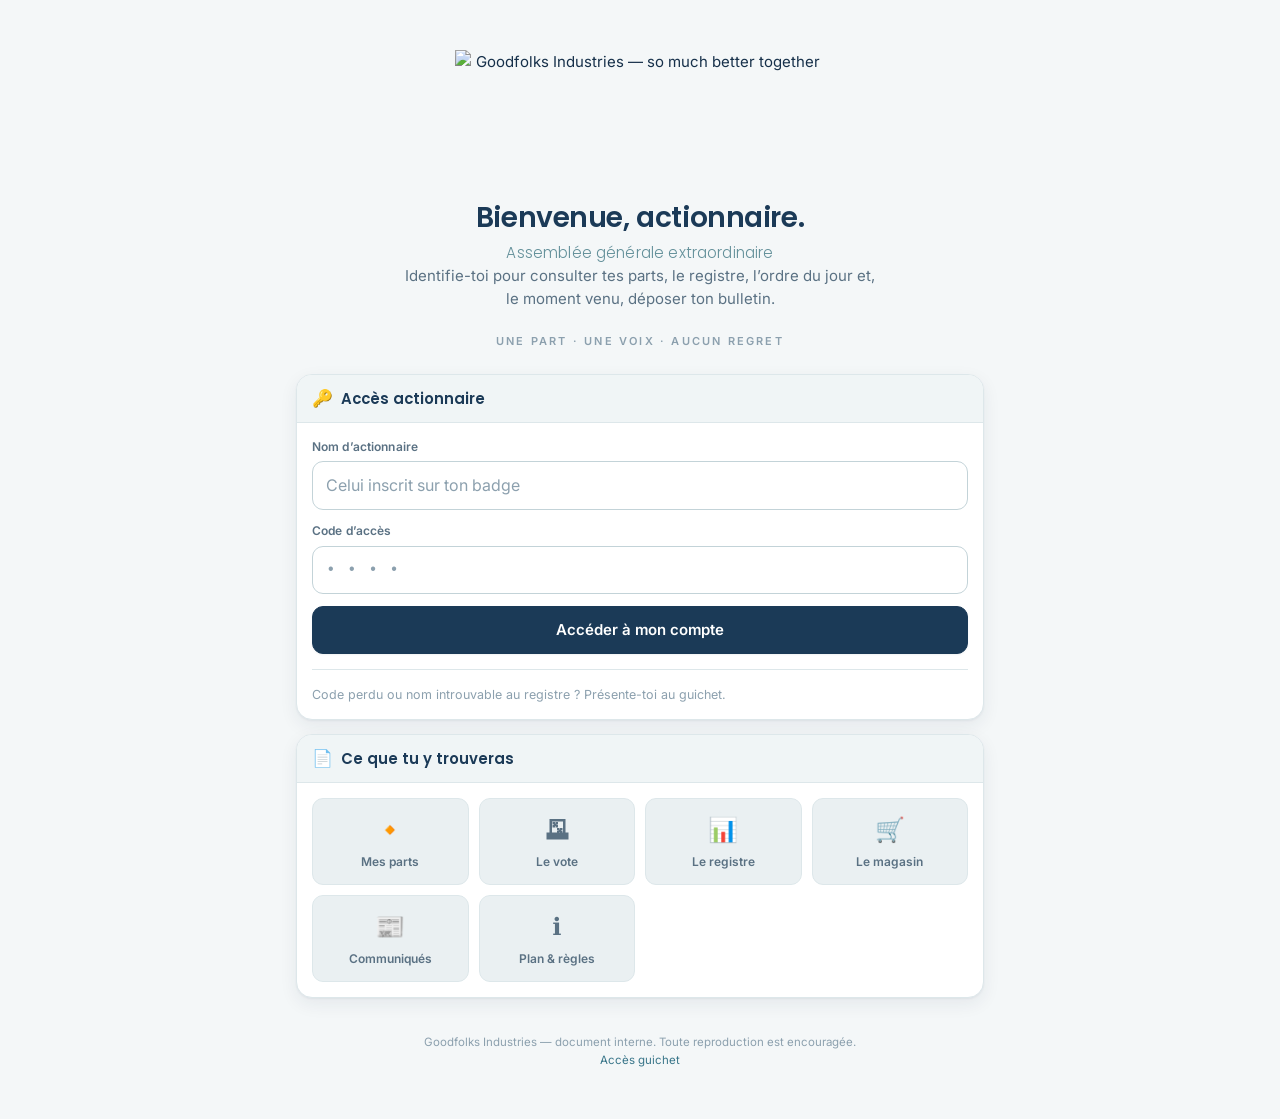
==== index.html @ 7de379f1 "feat(vote): urnes ouvertes tout le week-end, vote numérique dimanche 00:00-12:00 L'app présentait le" ====
<!DOCTYPE html>
<html lang="fr">
<head>
<meta charset="utf-8">
<meta name="viewport" content="width=device-width,initial-scale=1,viewport-fit=cover">
<meta name="theme-color" content="#1b3a57">
<title>Goodfolks Industries</title>
<link rel="preconnect" href="https://fonts.googleapis.com">
<link rel="preconnect" href="https://fonts.gstatic.com" crossorigin>
<link rel="stylesheet" href="https://fonts.googleapis.com/css2?family=Inter:wght@400;500;600;700&family=Poppins:wght@300;400;500;600;700&display=swap">
<link rel="icon" href="img/favicon.png?v=8d9ee157" type="image/png">
<link rel="apple-touch-icon" href="img/apple-touch-icon.png?v=daf01749">
<link rel="stylesheet" href="common/style.css?v=19190eb9">
<style>
  .hero{text-align:center;padding:34px 16px 24px}
  .hero .logo-full{width:min(370px,86%);margin-bottom:20px}
  .hero h1{font-size:1.75rem;margin-bottom:6px;color:var(--navy)}
  .hero p{color:var(--td);max-width:470px;margin:0 auto}
  .hero .tagline{margin-top:4px}
  .motto{margin-top:22px;font-size:11px;letter-spacing:.2em;text-transform:uppercase;
    color:var(--tf);font-weight:600}
  .feat{display:grid;grid-template-columns:repeat(auto-fit,minmax(130px,1fr));gap:10px}
  .feat div{background:var(--bg2);border:1px solid var(--b);border-radius:var(--r-sm);
    padding:12px;text-align:center;font-size:12px;color:var(--td);font-weight:600}
  .feat .ic{display:block;font-size:1.5rem;margin-bottom:5px}
  footer{text-align:center;padding:22px 16px 34px;color:var(--tf);font-size:11.5px}
</style>
</head>
<body>

<div class="wrap">

  <div class="hero">
    <img class="logo-full" src="img/goodfolks-logo.png?v=d0d5c26a" width="760" height="269"
         alt="Goodfolks Industries &mdash; so much better together">
    <h1 id="h-name" hidden>Goodfolks Industries</h1>
    <h1>Bienvenue, actionnaire.</h1>
    <div class="tagline" id="h-tag">Assembl&eacute;e g&eacute;n&eacute;rale extraordinaire</div>
    <p>Identifie-toi pour consulter tes parts, le registre, l&rsquo;ordre du jour
       et, le moment venu, d&eacute;poser ton bulletin.</p>
    <div class="motto">Une part &middot; Une voix &middot; Aucun regret</div>
  </div>

  <!-- ---------- Connexion ---------- -->
  <div class="pnl">
    <div class="pnl-h"><span class="ic">&#128273;</span> Acc&egrave;s actionnaire</div>
    <div class="pnl-b">
      <div id="msg"></div>
      <form id="login-form" autocomplete="off">
        <div class="field">
          <label for="f-pseudo">Nom d&rsquo;actionnaire</label>
          <input id="f-pseudo" name="pseudo" type="text" placeholder="Celui inscrit sur ton badge"
                 autocapitalize="words" required>
        </div>
        <div class="field">
          <label for="f-code">Code d&rsquo;acc&egrave;s</label>
          <input id="f-code" name="code" type="text" inputmode="numeric" class="mono"
                 placeholder="&bull; &bull; &bull; &bull;" required>
        </div>
        <button class="btn btn-pri btn-blk" id="f-go" type="submit">Acc&eacute;der &agrave; mon compte</button>
      </form>
      <hr class="hr">
      <p style="margin:0;font-size:12.5px;color:var(--tf)">
        Code perdu ou nom introuvable au registre&nbsp;? Pr&eacute;sente-toi au guichet.
      </p>
    </div>
  </div>

  <!-- ---------- Services ---------- -->
  <div class="pnl">
    <div class="pnl-h"><span class="ic">&#128196;</span> Ce que tu y trouveras</div>
    <div class="pnl-b">
      <div class="feat">
        <div><span class="ic">&#128312;</span>Mes parts</div>
        <div><span class="ic">&#128499;</span>Le vote</div>
        <div><span class="ic">&#128202;</span>Le registre</div>
        <div><span class="ic">&#128722;</span>Le magasin</div>
        <div><span class="ic">&#128240;</span>Communiqu&eacute;s</div>
        <div><span class="ic">&#8505;</span>Plan &amp; r&egrave;gles</div>
      </div>
    </div>
  </div>

  <footer>
    Goodfolks Industries &mdash; document interne. Toute reproduction est encourag&eacute;e.<br>
    <a href="admin.html">Acc&egrave;s guichet</a>
  </footer>

</div>

<script src="https://www.gstatic.com/firebasejs/9.23.0/firebase-app-compat.js"></script>
<script src="https://www.gstatic.com/firebasejs/9.23.0/firebase-firestore-compat.js"></script>
<script src="common/config.js?v=a4393781"></script>
<script src="common/app.js?v=0d36190c"></script>
<script>
(async function(){
  const logout = new URLSearchParams(location.search).get('logout');
  if (logout) clearSession();

  // Déjà connecté → directement sur son compte
  const s = getSession();
  if (!logout && s && s.id){ location.replace('perso.html'); return; }

  await loadGame();
  document.getElementById('h-tag').textContent  = GAME.tagline  || '';
  document.title = GAME.gameName || 'Goodfolks Industries';

  const form = document.getElementById('login-form');
  const btn  = document.getElementById('f-go');
  form.addEventListener('submit', async ev => {
    ev.preventDefault();
    say('msg', '');
    btn.disabled = true; btn.textContent = 'Vérification…';
    const r = await login(
      document.getElementById('f-pseudo').value,
      document.getElementById('f-code').value
    );
    if (r.ok){ location.href = 'perso.html'; return; }
    say('msg', r.error, 'err');
    btn.disabled = false; btn.textContent = 'Accéder à mon compte';
  });
})();
</script>
</body>
</html>
---- common/style.css ----
/* =============================================================
   Goodfolks Industries — direction artistique
   Palette prélevée sur le logo : navy #163349, pétrole #387589,
   sauge #68876C. Fond clair, formes douces, ton institutionnel
   bienveillant — c'est une entreprise qui se veut aimable.
   Mobile-first.
   ============================================================= */
:root{
  /* --- couleurs de marque, du logo --- */
  --navy:#1b3a57;  --navy-d:#102a40;  --navy-l:#2d5a7d;
  --teal:#387589;  --teal-d:#2c565c;  --teal-l:#63909a;
  --sage:#68876c;  --sage-d:#516e55;  --sage-l:#8ca78f;

  /* --- surfaces --- */
  --bg:#f4f7f8;        /* papier, légèrement froid */
  --bg2:#eaf0f2;       /* creux : champs, cases */
  --pnl:#ffffff;       /* panneaux */
  --pnl2:#f0f5f6;      /* bandeaux de titre */
  --b:#dde7ea;         /* filets */
  --b2:#c3d3d8;        /* bordures marquées */

  /* --- texte --- */
  --t:#16304a;         /* encre = navy du logo */
  --td:#5a7183;        /* secondaire */
  --tf:#8ca0ae;        /* ténu */

  /* --- rôles fonctionnels --- */
  --ac:var(--teal);    /* action, accent principal */
  --ac-d:var(--teal-d);
  --ok:#5f8a66;        /* positif (sauge appuyée) */
  --gold:#b07d2b;      /* jetons dehors, vigilance */
  --red:#b3503f;       /* danger, brique sourde */
  --vote:var(--navy);  /* parts engagées au scrutin */

  --r:16px; --r-sm:11px;
  --sh:0 1px 2px rgba(22,48,74,.05), 0 6px 18px rgba(22,48,74,.07);
  --sh-sm:0 1px 2px rgba(22,48,74,.06);
  --ff:"Inter",system-ui,-apple-system,"Segoe UI",Roboto,sans-serif;
  --fd:"Poppins","Inter",system-ui,sans-serif;   /* display, comme le logotype */
}
*{box-sizing:border-box;-webkit-tap-highlight-color:transparent}
html,body{margin:0;padding:0}
body{
  font-family:var(--ff); background:var(--bg); color:var(--t);
  min-height:100vh; font-size:15px; line-height:1.55;
  -webkit-font-smoothing:antialiased;
}
a{color:var(--teal);text-decoration:none}
a:hover{text-decoration:underline}
h1,h2,h3{font-family:var(--fd);margin:0 0 .4em;line-height:1.2;font-weight:600;letter-spacing:-.015em}
h1{font-size:1.6rem} h2{font-size:1.2rem} h3{font-size:1rem}
small{color:var(--td)}
.wrap{max-width:720px;margin:0 auto;padding:16px}
.wrap-wide{max-width:1200px;margin:0 auto;padding:16px}

/* ---- marque ---- */
.brand{display:flex;align-items:center;gap:10px;min-width:0}
.brand-mark{width:34px;height:34px;flex:none;object-fit:contain;display:block}
.brand-txt{font-family:var(--fd);font-weight:600;letter-spacing:-.02em;color:var(--navy);
  white-space:nowrap;overflow:hidden;text-overflow:ellipsis;display:block}
.brand-sub{display:block;font-size:10.5px;font-weight:400;color:var(--tf);
  letter-spacing:.09em;text-transform:uppercase}
.logo-full{display:block;max-width:100%;height:auto;margin:0 auto}
/* la signature du logo, reprise telle quelle */
.tagline{font-family:var(--fd);font-weight:300;color:var(--teal-l);
  font-size:.95rem;letter-spacing:.01em}

/* ---- panneaux ---- */
.pnl{background:var(--pnl);border:1px solid var(--b);border-radius:var(--r);
  box-shadow:var(--sh);margin:0 0 14px;overflow:hidden}
.pnl-h{
  display:flex;align-items:center;gap:8px;padding:12px 15px;
  border-bottom:1px solid var(--b);background:var(--pnl2);
  font-family:var(--fd);font-weight:600;font-size:.93rem;color:var(--navy);
}
.pnl-h .ic{font-size:1.05rem;line-height:1}
.pnl-h .sp{flex:1}
.pnl-b{padding:15px}
.pnl-b>:first-child{margin-top:0} .pnl-b>:last-child{margin-bottom:0}

/* ---- formulaires ---- */
label{display:block;font-size:12px;color:var(--td);margin:0 0 5px;font-weight:600;letter-spacing:.01em}
input,select,textarea{
  width:100%;padding:11px 13px;font:inherit;font-size:16px; /* 16px = pas de zoom iOS */
  background:#fff;color:var(--t);border:1.5px solid var(--b2);border-radius:var(--r-sm);
  transition:border-color .14s, box-shadow .14s;
}
input::placeholder,textarea::placeholder{color:var(--tf)}
input:focus,select:focus,textarea:focus{
  outline:none;border-color:var(--teal);box-shadow:0 0 0 3px rgba(56,117,137,.14)}
textarea{min-height:92px;resize:vertical}
.field{margin:0 0 12px}
.row{display:flex;gap:10px;flex-wrap:wrap}
.row>*{flex:1 1 140px;min-width:0}

/* ---- boutons ---- */
.btn{
  display:inline-flex;align-items:center;justify-content:center;gap:7px;
  padding:11px 17px;font:inherit;font-weight:600;cursor:pointer;
  background:#fff;color:var(--navy);border:1.5px solid var(--b2);border-radius:var(--r-sm);
  box-shadow:var(--sh-sm);transition:.14s;
}
.btn:hover{border-color:var(--teal);color:var(--teal);text-decoration:none}
.btn:active{transform:translateY(1px);box-shadow:none}
.btn:disabled{opacity:.45;cursor:not-allowed;transform:none}
.btn:disabled:hover{border-color:var(--b2);color:var(--navy)}
.btn-pri{background:var(--navy);color:#fff;border-color:var(--navy)}
.btn-pri:hover{background:var(--navy-d);border-color:var(--navy-d);color:#fff}
.btn-pri:disabled:hover{background:var(--navy);color:#fff}
.btn-sec{background:var(--teal);color:#fff;border-color:var(--teal)}
.btn-sec:hover{background:var(--teal-d);border-color:var(--teal-d);color:#fff}
.btn-dng{color:var(--red);border-color:#e3c3bc}
.btn-dng:hover{border-color:var(--red);color:var(--red);background:#fdf5f3}
.btn-gold{color:var(--gold);border-color:#e6d3ae}
.btn-gold:hover{border-color:var(--gold);color:var(--gold);background:#fdf9f1}
.btn-sm{padding:7px 12px;font-size:.84rem}
.btn-blk{width:100%}

/* ---- badges ---- */
.bdg{display:inline-block;padding:3px 9px;border-radius:999px;font-size:11px;font-weight:700;
  background:var(--bg2);border:1px solid var(--b2);color:var(--td);letter-spacing:.02em}
.bdg-ok{color:var(--sage-d);border-color:#b9cdbb;background:#f1f6f1}
.bdg-warn{color:var(--gold);border-color:#e6d3ae;background:#fdf8ef}
.bdg-dng{color:var(--red);border-color:#e3c3bc;background:#fdf4f2}
.bdg-vio{color:var(--navy);border-color:#bed0dc;background:#eef4f8}

/* ---- compte de parts ---- */
.wallet{
  padding:22px 16px;text-align:center;border-radius:var(--r);margin:0 0 14px;
  background:linear-gradient(145deg,#ffffff,#eef4f6);
  border:1.5px solid var(--b2);box-shadow:var(--sh);
}
.wallet-lb{font-size:11px;text-transform:uppercase;letter-spacing:.15em;color:var(--td);font-weight:600}
.wallet-amt{font-family:var(--fd);font-size:3rem;font-weight:600;letter-spacing:-.035em;
  color:var(--navy);margin:3px 0 0;font-variant-numeric:tabular-nums;line-height:1.02}
.wallet-cur{font-size:.95rem;color:var(--td);font-weight:500}
.wallet-pct{margin-top:10px;font-size:12.5px;color:var(--td)}
.wallet-pct b{color:var(--teal);font-variant-numeric:tabular-nums}

/* ---- listes ---- */
.lst{list-style:none;margin:0;padding:0}
.lst li{display:flex;align-items:center;gap:10px;padding:11px 0;border-bottom:1px solid var(--b)}
.lst li:last-child{border-bottom:0}
.lst-main{flex:1;min-width:0}
.lst-t{font-weight:600}
.lst-s{font-size:12px;color:var(--td)}
.lst-amt{font-weight:700;font-variant-numeric:tabular-nums;white-space:nowrap}
.amt-in{color:var(--sage-d)} .amt-out{color:var(--red)}
.amt-tok{color:var(--gold)} .amt-vote{color:var(--navy)}
.empty{padding:24px 10px;text-align:center;color:var(--tf);font-size:.9rem}

/* ---- indicateurs ---- */
.stat-grid{display:grid;grid-template-columns:repeat(auto-fit,minmax(108px,1fr));gap:10px}
.stat{background:var(--bg2);border:1px solid var(--b);border-radius:var(--r-sm);
  padding:13px 10px;text-align:center}
.stat-v{font-family:var(--fd);font-size:1.6rem;font-weight:600;color:var(--teal);
  font-variant-numeric:tabular-nums;letter-spacing:-.025em;line-height:1.1}
.stat-v.sm{font-size:1.15rem}
.stat-v.gold{color:var(--gold)} .stat-v.vio{color:var(--navy)} .stat-v.plain{color:var(--navy)}
.stat-l{font-size:10.5px;color:var(--td);text-transform:uppercase;letter-spacing:.07em;
  margin-top:3px;font-weight:600}
.bar{height:8px;background:#fff;border-radius:999px;overflow:hidden;border:1px solid var(--b);margin-top:8px}
.bar>i{display:block;height:100%;background:var(--teal);border-radius:999px}
.bar.gold>i{background:var(--gold)}

/* répartition du capital : une barre en segments */
.split{display:flex;height:18px;border-radius:999px;overflow:hidden;
  border:1px solid var(--b);background:#fff}
.split>i{display:block;height:100%}
.split .s-acc {background:var(--teal)}
.split .s-vote{background:var(--navy)}
.split .s-tok {background:var(--gold)}
.split .s-co  {background:var(--b2)}
.split-key{display:flex;flex-wrap:wrap;gap:13px;margin-top:10px;font-size:12px;color:var(--td)}
.split-key i{display:inline-block;width:10px;height:10px;border-radius:3px;margin-right:6px;
  vertical-align:-1px}

/* ---- magasin ---- */
.shop-grid{display:grid;grid-template-columns:repeat(auto-fill,minmax(150px,1fr));gap:12px}
.card{background:#fff;border:1px solid var(--b);border-radius:var(--r-sm);
  overflow:hidden;display:flex;flex-direction:column;box-shadow:var(--sh-sm)}
.card-img{aspect-ratio:4/3;background:var(--bg2) center/cover no-repeat;
  display:grid;place-items:center;font-size:2rem;color:var(--tf)}
.card-b{padding:11px;display:flex;flex-direction:column;gap:6px;flex:1}
.card-t{font-weight:650;font-size:.92rem;line-height:1.25}
.card-d{font-size:12px;color:var(--td);flex:1}
.card-f{display:flex;align-items:center;justify-content:space-between;gap:8px;margin-top:2px}
.price{font-weight:700;color:var(--gold);font-variant-numeric:tabular-nums;white-space:nowrap}
.stock-out{opacity:.5}

/* ---- scrutin ---- */
.vote-q{font-family:var(--fd);font-size:1.25rem;font-weight:600;line-height:1.3;
  margin:0 0 9px;color:var(--navy);letter-spacing:-.02em}
.vote-d{color:var(--td);white-space:pre-wrap;margin:0 0 4px}
.vote-opt{
  display:flex;align-items:flex-start;gap:12px;width:100%;text-align:left;
  background:#fff;border:1.5px solid var(--b2);border-radius:var(--r-sm);
  padding:14px;margin:0 0 9px;cursor:pointer;font:inherit;color:var(--t);
  transition:.14s;box-shadow:var(--sh-sm);
}
.vote-opt:hover{border-color:var(--teal)}
.vote-opt .vo-k{
  width:28px;height:28px;border-radius:50%;flex:none;display:grid;place-items:center;
  border:1.5px solid var(--b2);font-family:var(--fd);font-weight:600;font-size:13px;color:var(--td);
}
.vote-opt .vo-t{font-weight:650;line-height:1.3}
.vote-opt .vo-d{font-size:12.5px;color:var(--td);margin-top:3px}
.vote-opt.on{border-color:var(--teal);background:#f0f6f8;box-shadow:0 0 0 3px rgba(56,117,137,.12)}
.vote-opt.on .vo-k{background:var(--teal);color:#fff;border-color:transparent}

.res{margin:0 0 14px}
.res-h{display:flex;align-items:baseline;gap:8px;margin:0 0 6px}
.res-t{font-weight:650;flex:1}
.res-v{font-variant-numeric:tabular-nums;font-weight:700;white-space:nowrap;color:var(--td)}
.res-win .res-t{color:var(--sage-d)}
.res-win .res-v{color:var(--sage-d)}
.res-bar{height:13px;background:var(--bg2);border:1px solid var(--b);
  border-radius:999px;overflow:hidden}
.res-bar>i{display:block;height:100%;background:var(--b2);border-radius:999px}
.res-win .res-bar>i{background:var(--sage)}

.deadline{
  display:flex;align-items:center;gap:10px;padding:12px 14px;margin:0 0 13px;
  background:#fdf8ef;border:1px solid #e6d3ae;border-radius:var(--r-sm);
  color:#6d4e15;font-size:.9rem;font-weight:600;
}
.deadline .dl-t{flex:1}
.deadline b{font-variant-numeric:tabular-nums;color:var(--gold)}

/* ---- conversion des parts en voix ---- */
.alloc{
  display:flex;align-items:center;gap:12px;background:#fff;
  border:1.5px solid var(--b2);border-radius:var(--r-sm);
  padding:12px 13px;margin:0 0 9px;box-shadow:var(--sh-sm);
}
.alloc:focus-within{border-color:var(--teal);box-shadow:0 0 0 3px rgba(56,117,137,.12)}
.alloc .vo-k{width:28px;height:28px;border-radius:50%;flex:none;display:grid;place-items:center;
  border:1.5px solid var(--b2);font-family:var(--fd);font-weight:600;font-size:13px;color:var(--td)}
.alloc-t{flex:1;min-width:0}
.alloc-t .vo-t{font-weight:650;line-height:1.3}
.alloc-t .vo-d{display:block;font-size:12.5px;color:var(--td);margin-top:3px}
.alloc-n{flex:none;width:88px;text-align:center;font-family:var(--fd);
  font-weight:600;font-size:18px;font-variant-numeric:tabular-nums;color:var(--navy)}
/* fléchettes masquées : au doigt elles ne servent à rien */
.alloc-n::-webkit-outer-spin-button,.alloc-n::-webkit-inner-spin-button{
  -webkit-appearance:none;margin:0}
.alloc-n[type=number]{-moz-appearance:textfield}

.alloc-sum{background:var(--bg2);border:1px solid var(--b2);border-radius:var(--r-sm);
  padding:12px 14px;margin:2px 0 12px;font-size:.92rem}
.as-row{display:flex;justify-content:space-between;align-items:baseline;gap:10px;padding:2px 0}
.as-row span{color:var(--td)}
.as-row b{font-family:var(--fd);font-variant-numeric:tabular-nums;font-size:1.15rem;font-weight:600}
.as-ok{color:var(--teal)} .as-bad{color:var(--red)}
.as-note{margin-top:7px;padding-top:8px;border-top:1px solid var(--b2);
  color:var(--navy);font-weight:650}
.as-warn{margin-top:7px;padding-top:8px;border-top:1px solid var(--b2);
  color:var(--red);font-weight:650}

/* ---- encart explicatif ---- */
.tok-note{
  display:flex;gap:11px;padding:12px 14px;margin:0 0 13px;
  background:#eef4f8;border:1px solid #cfe0ea;border-left:3px solid var(--teal);
  border-radius:var(--r-sm);font-size:12.8px;color:var(--td);line-height:1.5;
}
.tok-note strong{color:var(--navy)}
.tok-note .ic{font-size:1.2rem;line-height:1.1;flex:none}

/* ---- journal ---- */
.jr{border-left:2px solid var(--b2);padding:0 0 0 15px;margin:0 0 17px;position:relative}
.jr:last-child{margin-bottom:0}
.jr::before{content:"";position:absolute;left:-5px;top:6px;width:8px;height:8px;
  border-radius:50%;background:var(--teal)}
.jr-ts{font-size:11px;color:var(--tf);text-transform:uppercase;letter-spacing:.06em;font-weight:600}
.jr-t{font-family:var(--fd);font-weight:600;margin:2px 0 4px;color:var(--navy)}
.jr-x{color:var(--td);font-size:.92rem;white-space:pre-wrap}

/* ---- carte ---- */
#map,#amap{border-radius:var(--r-sm);border:1px solid var(--b2);background:var(--bg2);z-index:0}
#map{height:min(58vh,460px)}
#amap{height:380px}
.leaflet-popup-content-wrapper,.leaflet-popup-tip{background:#fff;color:var(--t);
  border:1px solid var(--b2);box-shadow:var(--sh)}
.leaflet-popup-content{margin:12px 14px;font-family:var(--ff)}
.leaflet-popup-content strong{color:var(--navy)}
.leaflet-container{font-family:var(--ff);background:var(--bg2)}
.me-dot{width:16px;height:16px;border-radius:50%;background:var(--teal);
  border:2.5px solid #fff;box-shadow:0 0 0 7px rgba(56,117,137,.22)}
.poi-dot{width:14px;height:14px;border-radius:50%;background:var(--sage);border:2.5px solid #fff;
  box-shadow:0 1px 3px rgba(22,48,74,.35)}

/* ---- documents ---- */
.doc h3{font-family:var(--fd);color:var(--navy);margin-top:20px;
  border-bottom:2px solid var(--b);padding-bottom:6px}
.doc h3:first-child{margin-top:0}
.doc ul{padding-left:20px;margin:.5em 0} .doc li{margin:.35em 0;color:var(--td)}
.doc p{margin:.6em 0;color:var(--td)}
.doc strong{color:var(--navy)}

/* ---- barre d'onglets (joueur) ---- */
.tabbar{
  position:fixed;left:0;right:0;bottom:0;z-index:600;display:flex;
  background:rgba(255,255,255,.97);backdrop-filter:blur(10px);
  border-top:1px solid var(--b2);box-shadow:0 -2px 12px rgba(22,48,74,.07);
  padding-bottom:env(safe-area-inset-bottom);
}
.tabbar button{
  flex:1;background:none;border:0;color:var(--tf);font:inherit;font-size:10.5px;font-weight:600;
  padding:9px 2px 8px;cursor:pointer;display:flex;flex-direction:column;align-items:center;gap:3px;
  position:relative;
}
.tabbar button .ic{font-size:1.25rem;line-height:1;filter:grayscale(1) opacity(.55)}
.tabbar button.on{color:var(--teal)}
.tabbar button.on .ic{filter:none}
.tabbar button .dot{
  position:absolute;top:7px;right:50%;margin-right:-16px;width:9px;height:9px;
  border-radius:50%;background:var(--red);border:2px solid #fff;
}
.has-tabbar{padding-bottom:80px}

/* ---- en-tête ---- */
.topbar{
  position:sticky;top:0;z-index:500;display:flex;align-items:center;gap:10px;
  padding:10px 15px;background:rgba(255,255,255,.96);backdrop-filter:blur(10px);
  border-bottom:1px solid var(--b2);
}
.topbar .sp{flex:1}
.who{text-align:right;line-height:1.25;min-width:0}
.who-n{font-weight:650;font-size:.9rem;color:var(--navy)}
.who-r{font-size:11px;color:var(--tf)}

/* ---- console orga ---- */
.atabs{display:flex;gap:7px;flex-wrap:wrap;margin:0 0 15px}
.atabs button{padding:8px 14px;font-size:.86rem;font-weight:600;cursor:pointer;
  font-family:inherit;background:#fff;color:var(--td);
  border:1.5px solid var(--b2);border-radius:999px;box-shadow:var(--sh-sm);transition:.14s}
.atabs button:hover{border-color:var(--teal);color:var(--teal)}
.atabs button.on{background:var(--navy);color:#fff;border-color:var(--navy)}
.atabs button .n{display:inline-block;margin-left:6px;padding:0 6px;border-radius:999px;
  background:var(--red);color:#fff;font-size:11px;font-weight:700}
.ed{background:var(--bg2);border:1px solid var(--b);border-radius:var(--r-sm);
  padding:13px;margin:0 0 11px}
.ed-h{display:flex;align-items:center;gap:8px;margin:0 0 9px}
.ed-h .lst-main{flex:1}
.mini{font-size:12px;color:var(--tf);margin:5px 0 0;line-height:1.45}
.gate{max-width:380px;margin:9vh auto}

/* ---- divers ---- */
.sec{display:none} .sec.on{display:block}
.msg{padding:11px 13px;border-radius:var(--r-sm);font-size:.9rem;margin:0 0 12px;border:1px solid}
.msg-err{background:#fdf4f2;border-color:#e3c3bc;color:#8e3c2d}
.msg-ok{background:#f1f6f1;border-color:#b9cdbb;color:#3f6446}
.hr{height:1px;background:var(--b);margin:15px 0;border:0}
.center{text-align:center}
.mono{font-family:ui-monospace,SFMono-Regular,Menlo,monospace;letter-spacing:.06em}
.tbl{width:100%;border-collapse:collapse;font-size:.88rem}
.tbl th,.tbl td{padding:9px 10px;border-bottom:1px solid var(--b);text-align:left}
.tbl th{color:var(--td);font-size:11px;text-transform:uppercase;letter-spacing:.05em;
  font-weight:700;background:var(--pnl2)}
.tbl td{vertical-align:middle}
.scroll-x{overflow-x:auto;-webkit-overflow-scrolling:touch}
.nowrap{white-space:nowrap}

/* ============ Équipes ============ */
.team-hero{
  --tc:var(--navy);   /* repli : la couleur est injectée en inline par la page */
  background:linear-gradient(135deg, var(--tc), color-mix(in srgb, var(--tc) 72%, #000));
  color:#fff;border-radius:var(--r);padding:20px 18px;margin:0 0 14px;box-shadow:var(--sh);
}
.th-name{font-family:var(--fd);font-size:1.55rem;font-weight:600;letter-spacing:-.025em;line-height:1.1}
.th-motto{font-family:var(--fd);font-weight:300;opacity:.85;margin-top:3px}
.th-stats{display:flex;flex-wrap:wrap;gap:18px;margin-top:14px;font-size:12.5px;opacity:.9}
.th-stats b{font-family:var(--fd);font-size:1.25rem;font-weight:600;display:block;line-height:1.1}

/* pastille de couleur d'équipe */
.tdot{display:inline-block;width:9px;height:9px;border-radius:50%;margin-right:6px;vertical-align:0}

/* l'objectif secret : on doit voir qu'il ne se montre pas */
.secret{
  background:repeating-linear-gradient(135deg,#fdf8ef,#fdf8ef 12px,#fcf4e4 12px,#fcf4e4 24px);
  border:1.5px dashed var(--gold);border-radius:var(--r);padding:15px 16px;margin:0 0 14px;
}
.sc-lb{font-size:11px;font-weight:700;letter-spacing:.09em;text-transform:uppercase;
  color:var(--gold);margin-bottom:7px}
.sc-x{color:#5d4412;white-space:pre-wrap;font-size:.95rem;line-height:1.5}

/* ============ Motion d'équipe ============ */
.motion{
  background:#fff;border:2px solid var(--navy);border-radius:var(--r);
  padding:16px;margin:0 0 14px;box-shadow:var(--sh);
}
.mo-h{display:flex;align-items:center;gap:10px;margin-bottom:9px}
.mo-tag{background:var(--navy);color:#fff;font-size:10.5px;font-weight:700;letter-spacing:.08em;
  text-transform:uppercase;padding:4px 10px;border-radius:999px}
.mo-time{margin-left:auto;font-family:var(--fd);font-weight:600;font-size:1.15rem;
  color:var(--red);font-variant-numeric:tabular-nums}
.mo-t{font-family:var(--fd);font-size:1.1rem;font-weight:600;color:var(--navy);line-height:1.3}
.mo-s{font-size:12.5px;color:var(--td);margin-top:3px}
.mo-sc{display:flex;gap:14px;margin-top:11px;font-size:12.5px;font-weight:600}
.mo-for{color:var(--sage-d)} .mo-ag{color:var(--red)} .mo-ab{color:var(--tf)}
.btn-dng.on{background:var(--red);color:#fff;border-color:var(--red)}

/* ============ Activités possédées ============ */
.act{background:var(--bg2);border:1px solid var(--b);border-radius:var(--r-sm);
  padding:13px;margin:0 0 11px}
.act:last-child{margin-bottom:0}
.act-h{display:flex;align-items:center;gap:11px}
.act-ic{font-size:1.6rem;line-height:1}

/* ============ Programme ============ */
.pg-day{font-family:var(--fd);font-weight:600;color:var(--navy);font-size:.95rem;
  margin:16px 0 8px;padding-bottom:5px;border-bottom:2px solid var(--b)}
.pg-day:first-child{margin-top:0}
.pg{display:flex;gap:13px;padding:9px 0;border-bottom:1px solid var(--b)}
.pg:last-child{border-bottom:0}
.pg-t{flex:0 0 48px;font-family:var(--fd);font-weight:600;color:var(--teal);
  font-variant-numeric:tabular-nums;font-size:.95rem}
.pg-b{flex:1;min-width:0}
.pg-n{font-weight:650}

/* ============ Vote : vision révélée ============ */
.vision{
  margin-top:9px;padding:10px 12px;background:var(--bg2);border-left:3px solid var(--sage);
  border-radius:0 var(--r-sm) var(--r-sm) 0;font-size:.92rem;color:var(--td);white-space:pre-wrap;
}

/* segment « cagnottes » dans la barre du capital */
.split .s-pot{background:var(--sage)}

/* ---- panne visible : bandeau d'erreur des listeners ---- */
.fp-fail{
  position:fixed;left:0;right:0;bottom:0;z-index:9000;
  background:#7d2d20;color:#ffe6e1;font-size:12.5px;line-height:1.45;
  padding:10px 14px;box-shadow:0 -2px 14px rgba(0,0,0,.3);
  max-height:38vh;overflow:auto;
}
.fp-fail strong{color:#fff}
.fp-fail div + div{margin-top:5px;padding-top:5px;border-top:1px solid rgba(255,255,255,.18)}
/* la barre d'onglets ne doit pas passer par-dessus le message */
body.has-tabbar .fp-fail{bottom:calc(68px + env(safe-area-inset-bottom))}

/* ---- bloc « les urnes sont ouvertes » (onglet Vote) ---- */
.urnes{
  background:linear-gradient(145deg,#fff,#eef4f6);
  border:1.5px solid var(--b2);border-left:4px solid var(--teal);
  border-radius:var(--r);padding:16px;margin:0 0 14px;box-shadow:var(--sh-sm);
}
.u-h{display:flex;align-items:center;gap:12px;margin-bottom:11px}
.u-ic{font-size:2rem;line-height:1}
.u-t{font-family:var(--fd);font-weight:600;font-size:1.1rem;color:var(--navy);line-height:1.2}
.u-s{font-size:12px;color:var(--td);margin-top:2px}
.urnes p{margin:0 0 9px;font-size:.92rem;color:var(--td);line-height:1.5}
.urnes p:last-of-type{margin-bottom:0}
.urnes strong{color:var(--navy)}
.u-teams{display:flex;flex-wrap:wrap;gap:8px;margin-top:13px;
  padding-top:13px;border-top:1px solid var(--b)}
.u-team{
  display:inline-block;padding:5px 12px;border-radius:999px;
  background:var(--tc);color:#fff;font-size:12.5px;font-weight:650;
}
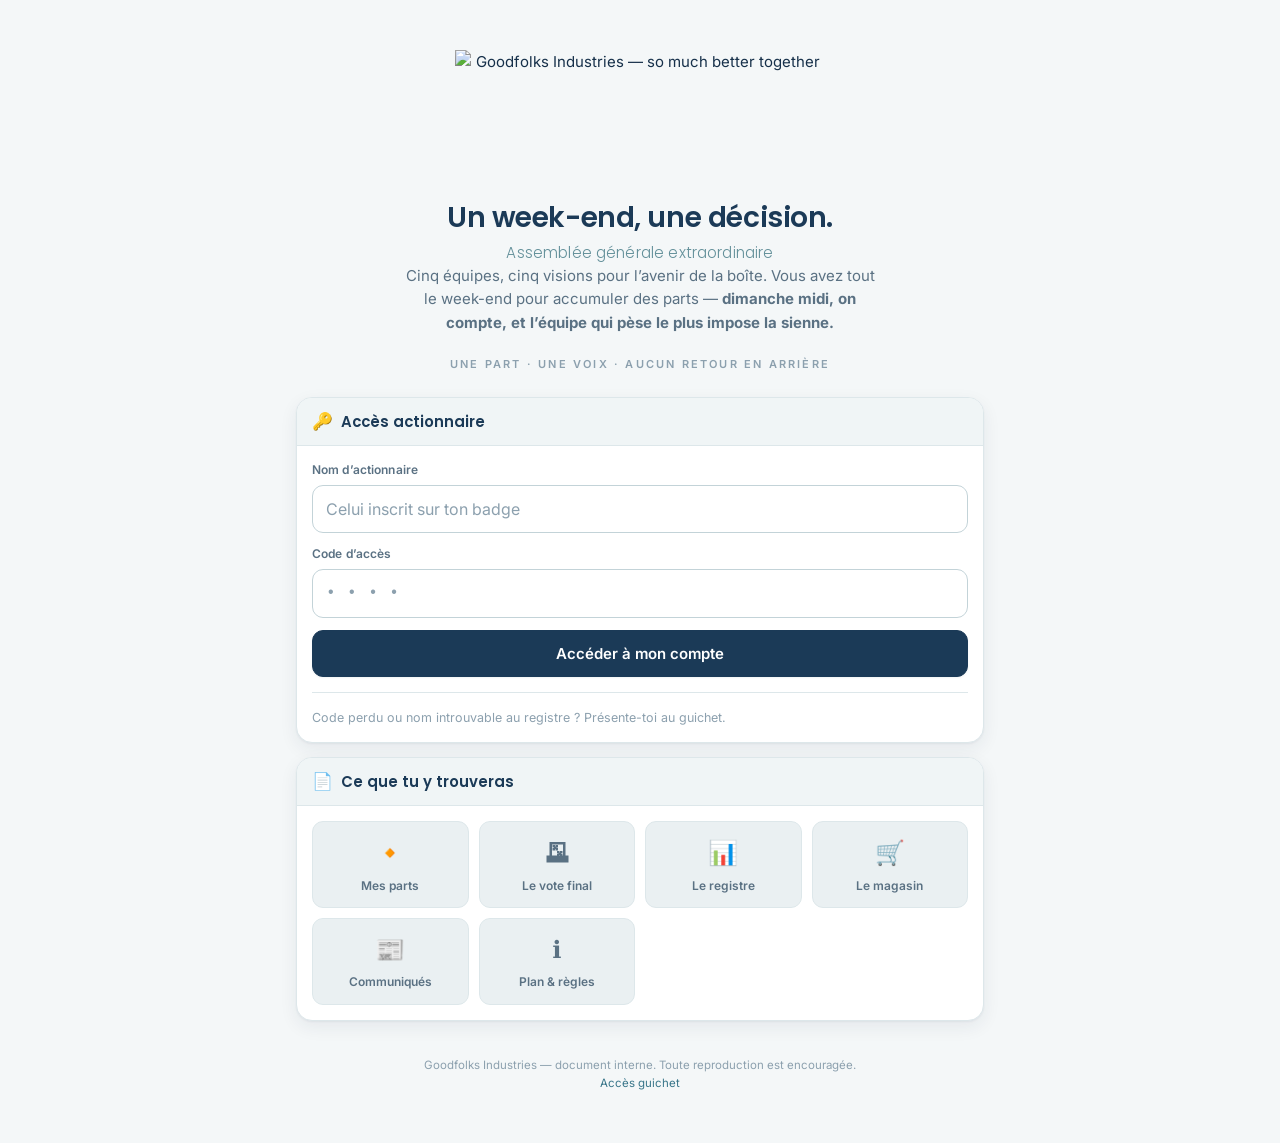
==== commit 68102592: "feat: l'enjeu du week-end est visible dès la première connexion Le but global — quelle équipe prend " ====
--- a/index.html
+++ b/index.html
@@ -10,7 +10,7 @@
 <link rel="stylesheet" href="https://fonts.googleapis.com/css2?family=Inter:wght@400;500;600;700&family=Poppins:wght@300;400;500;600;700&display=swap">
 <link rel="icon" href="img/favicon.png?v=8d9ee157" type="image/png">
 <link rel="apple-touch-icon" href="img/apple-touch-icon.png?v=daf01749">
-<link rel="stylesheet" href="common/style.css?v=19190eb9">
+<link rel="stylesheet" href="common/style.css?v=330ce4ff">
 <style>
   .hero{text-align:center;padding:34px 16px 24px}
   .hero .logo-full{width:min(370px,86%);margin-bottom:20px}
@@ -34,11 +34,12 @@
     <img class="logo-full" src="img/goodfolks-logo.png?v=d0d5c26a" width="760" height="269"
          alt="Goodfolks Industries &mdash; so much better together">
     <h1 id="h-name" hidden>Goodfolks Industries</h1>
-    <h1>Bienvenue, actionnaire.</h1>
+    <h1>Un week-end, une décision.</h1>
     <div class="tagline" id="h-tag">Assembl&eacute;e g&eacute;n&eacute;rale extraordinaire</div>
-    <p>Identifie-toi pour consulter tes parts, le registre, l&rsquo;ordre du jour
-       et, le moment venu, d&eacute;poser ton bulletin.</p>
-    <div class="motto">Une part &middot; Une voix &middot; Aucun regret</div>
+    <p>Cinq &eacute;quipes, cinq visions pour l&rsquo;avenir de la bo&icirc;te. Vous avez tout le
+       week-end pour accumuler des parts&nbsp;&mdash; <strong>dimanche midi, on compte,
+       et l&rsquo;&eacute;quipe qui p&egrave;se le plus impose la sienne.</strong></p>
+    <div class="motto">Une part &middot; Une voix &middot; Aucun retour en arri&egrave;re</div>
   </div>
 
   <!-- ---------- Connexion ---------- -->
@@ -72,7 +73,7 @@
     <div class="pnl-b">
       <div class="feat">
         <div><span class="ic">&#128312;</span>Mes parts</div>
-        <div><span class="ic">&#128499;</span>Le vote</div>
+        <div><span class="ic">&#128499;</span>Le vote final</div>
         <div><span class="ic">&#128202;</span>Le registre</div>
         <div><span class="ic">&#128722;</span>Le magasin</div>
         <div><span class="ic">&#128240;</span>Communiqu&eacute;s</div>
--- a/common/style.css
+++ b/common/style.css
@@ -458,3 +458,39 @@
   display:inline-block;padding:5px 12px;border-radius:999px;
   background:var(--tc);color:#fff;font-size:12.5px;font-weight:650;
 }
+
+/* ---- bandeau d'enjeu : l'objectif du week-end, sur tous les onglets ---- */
+.goalbar{
+  position:sticky;top:var(--topbar-h,55px);z-index:490;width:100%;
+  display:flex;align-items:center;gap:9px;
+  padding:9px 15px;border:0;border-bottom:1px solid var(--navy-d);
+  background:var(--navy);color:#fff;font:inherit;font-size:12.5px;
+  text-align:left;cursor:pointer;
+}
+.goalbar:active{filter:brightness(1.15)}
+.gb-ic{font-size:1.05rem;line-height:1;flex:none}
+.gb-t{flex:1;min-width:0;font-weight:650;overflow:hidden;text-overflow:ellipsis;white-space:nowrap}
+.gb-v{flex:none;font-weight:600;opacity:.82;font-variant-numeric:tabular-nums}
+@media (max-width:420px){
+  .goalbar{flex-wrap:wrap;gap:2px 9px}
+  .gb-t{flex:1 1 100%;white-space:normal}
+  .gb-v{flex:1 1 100%;opacity:.75}
+}
+
+/* ---- frise des trois étapes du vote ---- */
+.steps{display:flex;gap:8px;margin:0 0 14px}
+.step{
+  flex:1;min-width:0;background:var(--bg2);border:1px solid var(--b);
+  border-radius:var(--r-sm);padding:10px 9px;text-align:center;
+  font-size:11.5px;font-weight:650;color:var(--tf);line-height:1.25;
+}
+.step b{
+  display:block;width:22px;height:22px;margin:0 auto 6px;border-radius:50%;
+  background:var(--b2);color:#fff;font-family:var(--fd);font-size:12px;
+  font-weight:600;line-height:22px;
+}
+.step span{display:block;font-weight:500;font-size:10.5px;margin-top:3px;opacity:.85}
+.step.on{background:#eef4f8;border-color:var(--teal);color:var(--navy)}
+.step.on b{background:var(--teal)}
+.step.done{color:var(--sage-d);border-color:#b9cdbb;background:#f1f6f1}
+.step.done b{background:var(--sage)}
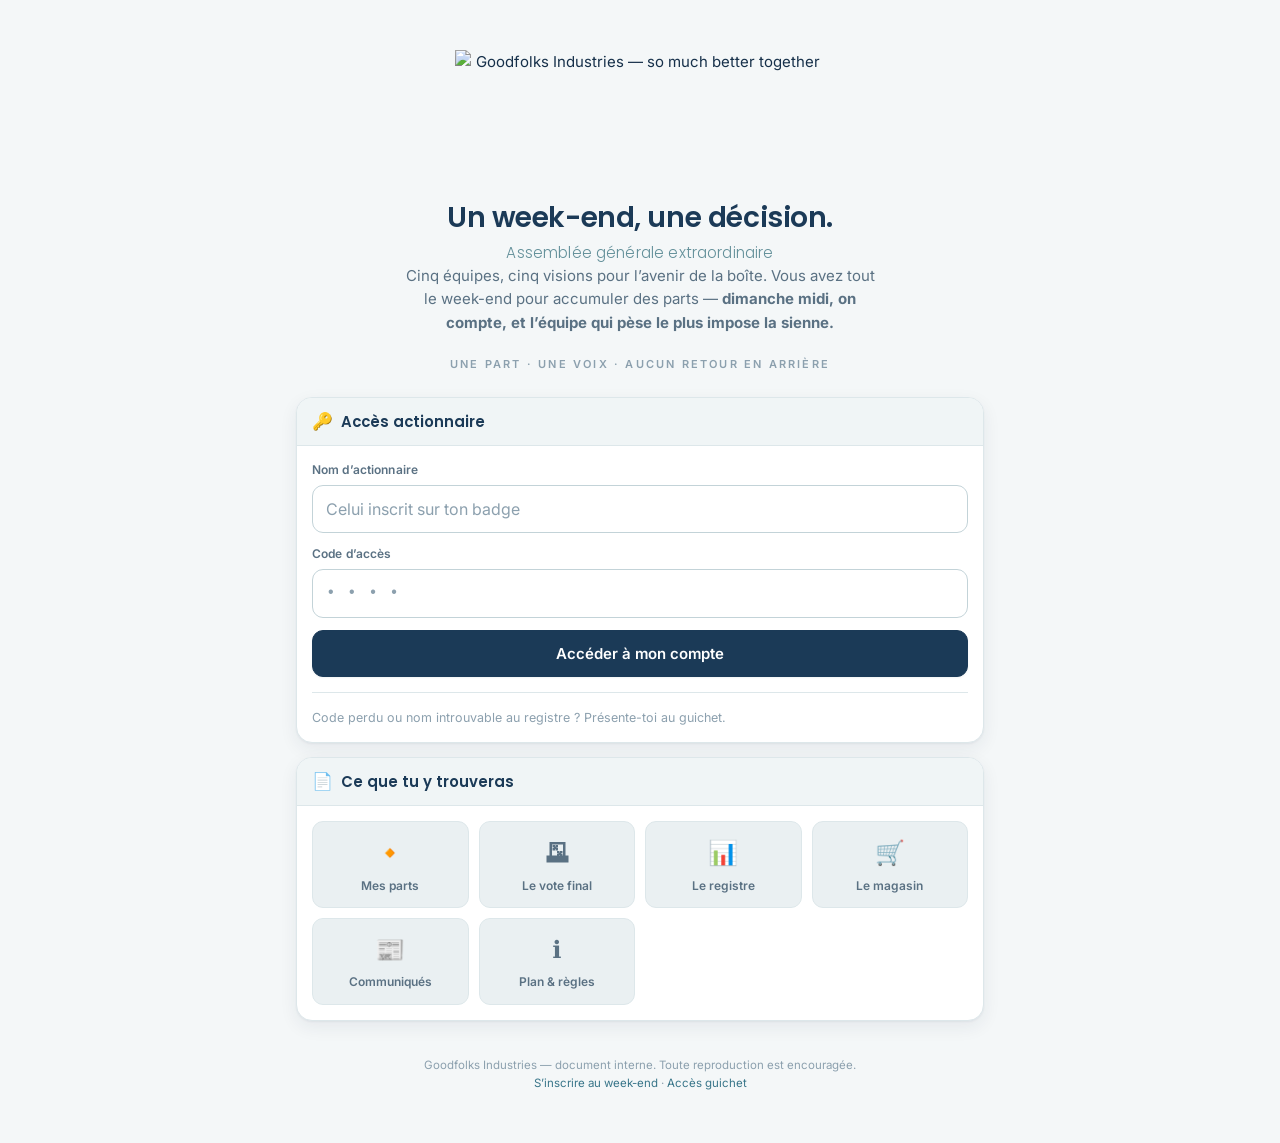
==== commit 00711275: "feat(inscriptions): formulaire public d'inscription au week-end et onglet orga - inscription.html : " ====
--- a/index.html
+++ b/index.html
@@ -10,7 +10,7 @@
 <link rel="stylesheet" href="https://fonts.googleapis.com/css2?family=Inter:wght@400;500;600;700&family=Poppins:wght@300;400;500;600;700&display=swap">
 <link rel="icon" href="img/favicon.png?v=8d9ee157" type="image/png">
 <link rel="apple-touch-icon" href="img/apple-touch-icon.png?v=daf01749">
-<link rel="stylesheet" href="common/style.css?v=330ce4ff">
+<link rel="stylesheet" href="common/style.css?v=a42b8bc3">
 <style>
   .hero{text-align:center;padding:34px 16px 24px}
   .hero .logo-full{width:min(370px,86%);margin-bottom:20px}
@@ -84,15 +84,15 @@
 
   <footer>
     Goodfolks Industries &mdash; document interne. Toute reproduction est encourag&eacute;e.<br>
-    <a href="admin.html">Acc&egrave;s guichet</a>
+    <a href="inscription.html">S&rsquo;inscrire au week-end</a> &middot; <a href="admin.html">Acc&egrave;s guichet</a>
   </footer>
 
 </div>
 
 <script src="https://www.gstatic.com/firebasejs/9.23.0/firebase-app-compat.js"></script>
 <script src="https://www.gstatic.com/firebasejs/9.23.0/firebase-firestore-compat.js"></script>
-<script src="common/config.js?v=a4393781"></script>
-<script src="common/app.js?v=0d36190c"></script>
+<script src="common/config.js?v=ab4013ff"></script>
+<script src="common/app.js?v=a74c2736"></script>
 <script>
 (async function(){
   const logout = new URLSearchParams(location.search).get('logout');
--- a/common/style.css
+++ b/common/style.css
@@ -494,3 +494,90 @@
 .step.on b{background:var(--teal)}
 .step.done{color:var(--sage-d);border-color:#b9cdbb;background:#f1f6f1}
 .step.done b{background:var(--sage)}
+
+/* ---- calendrier vivant (onglet Fil) ---- */
+.cal-day{
+  display:flex;align-items:baseline;gap:9px;
+  font-family:var(--fd);font-weight:600;color:var(--navy);font-size:.95rem;
+  margin:20px 0 9px;padding-bottom:6px;border-bottom:2px solid var(--b);
+  text-transform:capitalize;
+}
+.cal-day:first-child{margin-top:0}
+.cal-day span{
+  font-family:var(--ff);font-size:10.5px;font-weight:700;text-transform:uppercase;
+  letter-spacing:.07em;color:#fff;background:var(--teal);
+  padding:2px 8px;border-radius:999px;
+}
+.cal{
+  display:flex;gap:13px;align-items:flex-start;
+  padding:11px 0;border-bottom:1px solid var(--b);
+}
+.cal:last-child{border-bottom:0}
+.cal-t{
+  flex:0 0 52px;font-family:var(--fd);font-weight:600;font-size:.95rem;
+  color:var(--teal);font-variant-numeric:tabular-nums;line-height:1.3;
+}
+.cal-t span{display:block;font-size:11px;font-weight:500;color:var(--tf)}
+.cal-b{flex:1;min-width:0}
+.cal-n{font-weight:650;line-height:1.3}
+.cal-w{font-size:11.5px;color:var(--tf);margin-top:4px;font-weight:600}
+.cal-pay{flex:0 0 auto;align-self:center}
+
+/* une activité d'équipe porte sa couleur */
+.cal.is-act{
+  border-left:3px solid var(--tc);padding-left:11px;
+  background:linear-gradient(90deg, color-mix(in srgb, var(--tc) 7%, transparent), transparent 60%);
+}
+
+/* ce qui tourne maintenant doit sauter aux yeux */
+.cal.now{background:#eef4f8;border-left:3px solid var(--teal);padding-left:11px;
+  border-radius:0 var(--r-sm) var(--r-sm) 0}
+.cal.now .cal-t{color:var(--navy)}
+.cal.now .cal-w{color:var(--teal)}
+.cal-live{
+  display:inline-block;margin-left:6px;vertical-align:1px;
+  font-size:10px;font-weight:800;letter-spacing:.07em;text-transform:uppercase;
+  color:#fff;background:var(--teal);padding:2px 7px;border-radius:999px;
+  animation:calpulse 2s ease-in-out infinite;
+}
+@keyframes calpulse{0%,100%{opacity:1}50%{opacity:.55}}
+
+/* ce qui est passé s'efface sans disparaître */
+.cal.past{opacity:.45}
+.cal.past .cal-live{display:none}
+@media (prefers-reduced-motion:reduce){ .cal-live{animation:none} }
+
+/* ---- planning et file d'une activité ---- */
+.qbox{
+  background:#fff;border:1px solid var(--b);border-radius:var(--r-sm);
+  padding:11px 12px;margin:11px 0 0;
+}
+.q-h{
+  display:flex;align-items:center;gap:10px;margin-bottom:7px;
+  font-size:12.5px;color:var(--td);
+}
+.q-h strong{color:var(--navy);font-size:.92rem}
+.q-h .lst-s{flex:1}
+.q-h .btn{margin-left:auto}
+.qbox .lst li{padding:8px 0}
+/* ceux dont c'est le tour */
+.q-up{background:#eef4f8;border-radius:var(--r-sm);padding-left:9px!important;padding-right:9px!important}
+.q-up .lst-t{color:var(--navy)}
+
+/* ---- une place dont le tour est venu, et qu'il faut valider ---- */
+.turn{
+  background:#fdf8ef;border:1.5px solid var(--gold);border-radius:var(--r-sm);
+  padding:12px 13px;margin:9px 0 0;
+}
+.turn-t{font-family:var(--fd);font-weight:600;font-size:1.05rem;color:#6d4e15;line-height:1.2}
+.turn-s{font-size:12.5px;color:#7d5c1c;margin:3px 0 10px;line-height:1.45}
+.turn-s b{font-variant-numeric:tabular-nums;color:var(--gold)}
+.turn .btn{width:100%}
+
+/* une partie en cours, dans un roster */
+.q-live{background:#f1f6f1;border-radius:var(--r-sm);
+  padding-left:9px!important;padding-right:9px!important}
+.q-live .lst-t{color:var(--sage-d)}
+.q-live .cal-live{background:var(--sage)}
+/* le compte à rebours avant qu'une place ne saute */
+.q-dl{color:var(--red);font-weight:700;font-variant-numeric:tabular-nums}
